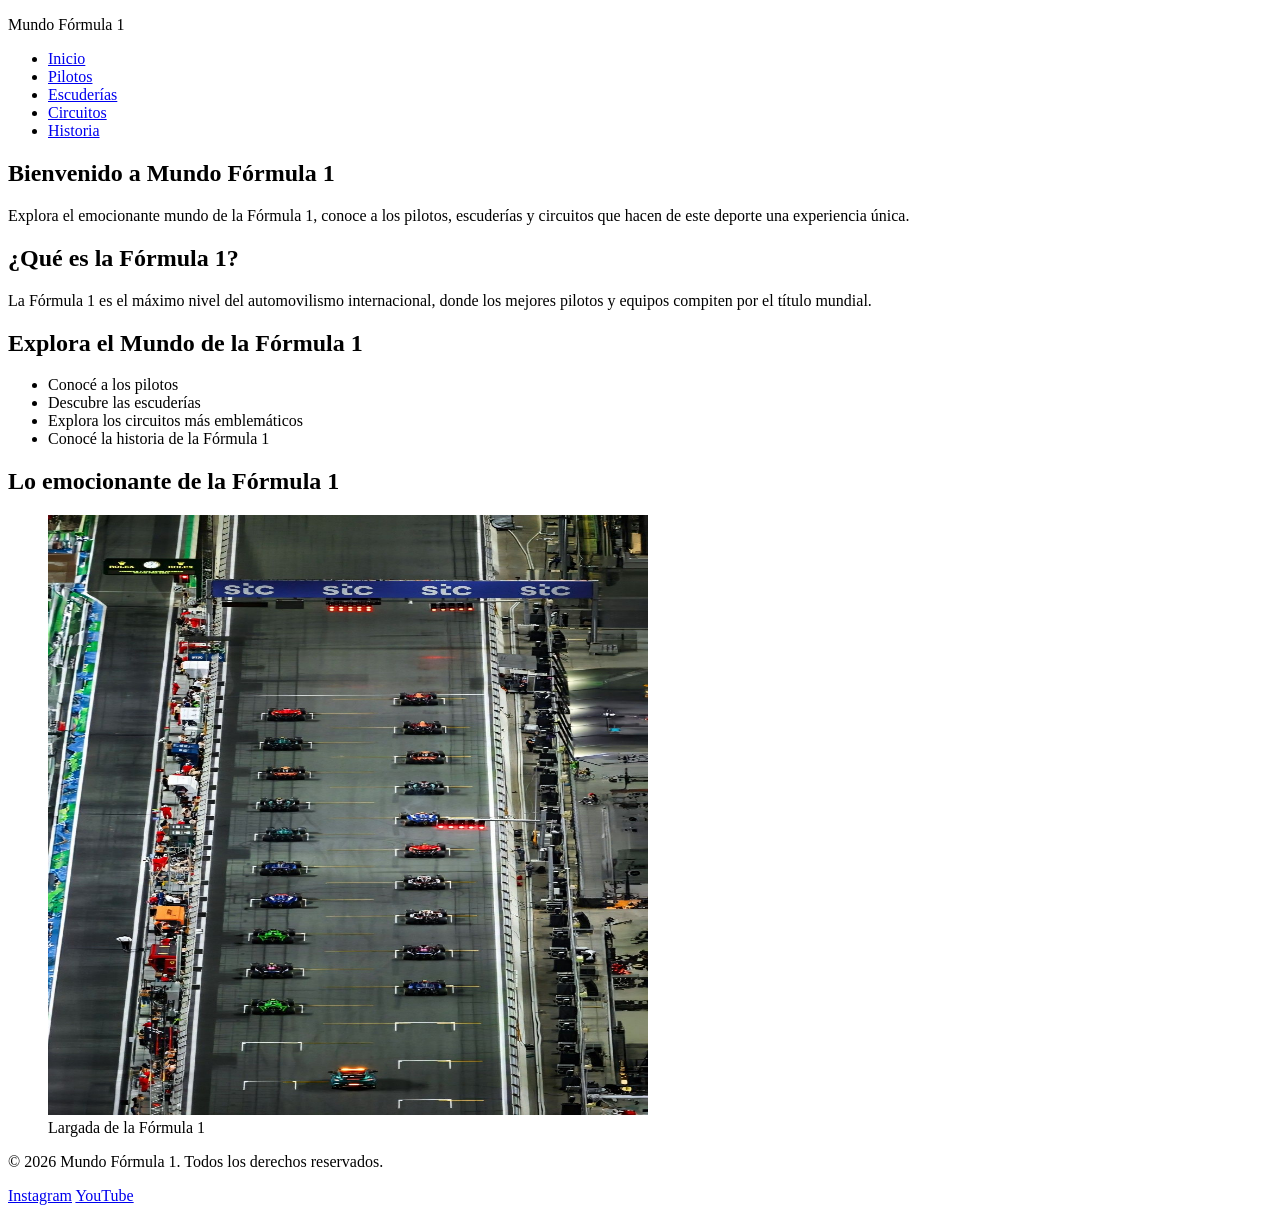
==== index.html @ 00da7138 "Add files via upload" ====
<!DOCTYPE html>
<html lang="es">
<head>
    <meta charset="UTF-8">
    <meta name="viewport" content="width=device-width, initial-scale=1.0">
    <title>Mundo Fórmula 1</title>
</head>
<body>
    <header>
        
        <p>Mundo Fórmula 1</p>
        
        <nav>
            <ul>
                <li><a href="index.html">Inicio</a></li>
                <li><a href="pages/pilotos.html">Pilotos</a></li>
                <li><a href="pages/escuderias.html">Escuderías</a></li>
                <li><a href="pages/circuitos.html">Circuitos</a></li>
                <li><a href="pages/historia.html">Historia</a></li>
            </ul>
        </nav>

    </header>

    <main>
        <section>

            <h1>Bienvenido a Mundo Fórmula 1</h1>
            <p>Explora el emocionante mundo de la Fórmula 1, conoce a los pilotos, escuderías y circuitos que hacen de este deporte una experiencia única.</p>

        </section>

        <section>

            <h2>¿Qué es la Fórmula 1?</h2>
            
            <article>

                <p>La Fórmula 1 es el máximo nivel del automovilismo internacional, donde los mejores pilotos y equipos compiten por el título mundial.</p>
            
            </article>
        
        </section>

        <section>

            <h2>Explora el Mundo de la Fórmula 1</h2>

            <ul>

                <li>Conocé a los pilotos</li>
                <li>Descubre las escuderías</li>
                <li>Explora los circuitos más emblemáticos</li>
                <li>Conocé la historia de la Fórmula 1</li> 

            </ul>
       
        </section>

        <section>
          
            <h2>Lo emocionante de la Fórmula 1</h2>

            <figure>

                <img src="imgF1/largadas.jpg" alt="Largada de la Fórmula 1" width="600" height="600">
                <figcaption>Largada de la Fórmula 1</figcaption>
           
            </figure>
        
        </section>


    </main>

    <footer>

        <p>&copy; 2026 Mundo Fórmula 1. Todos los derechos reservados.</p>

        <p>
            <a href="#">Instagram</a>
            <a href="#">YouTube</a>

        </p>

    </footer>
</body>

</html>
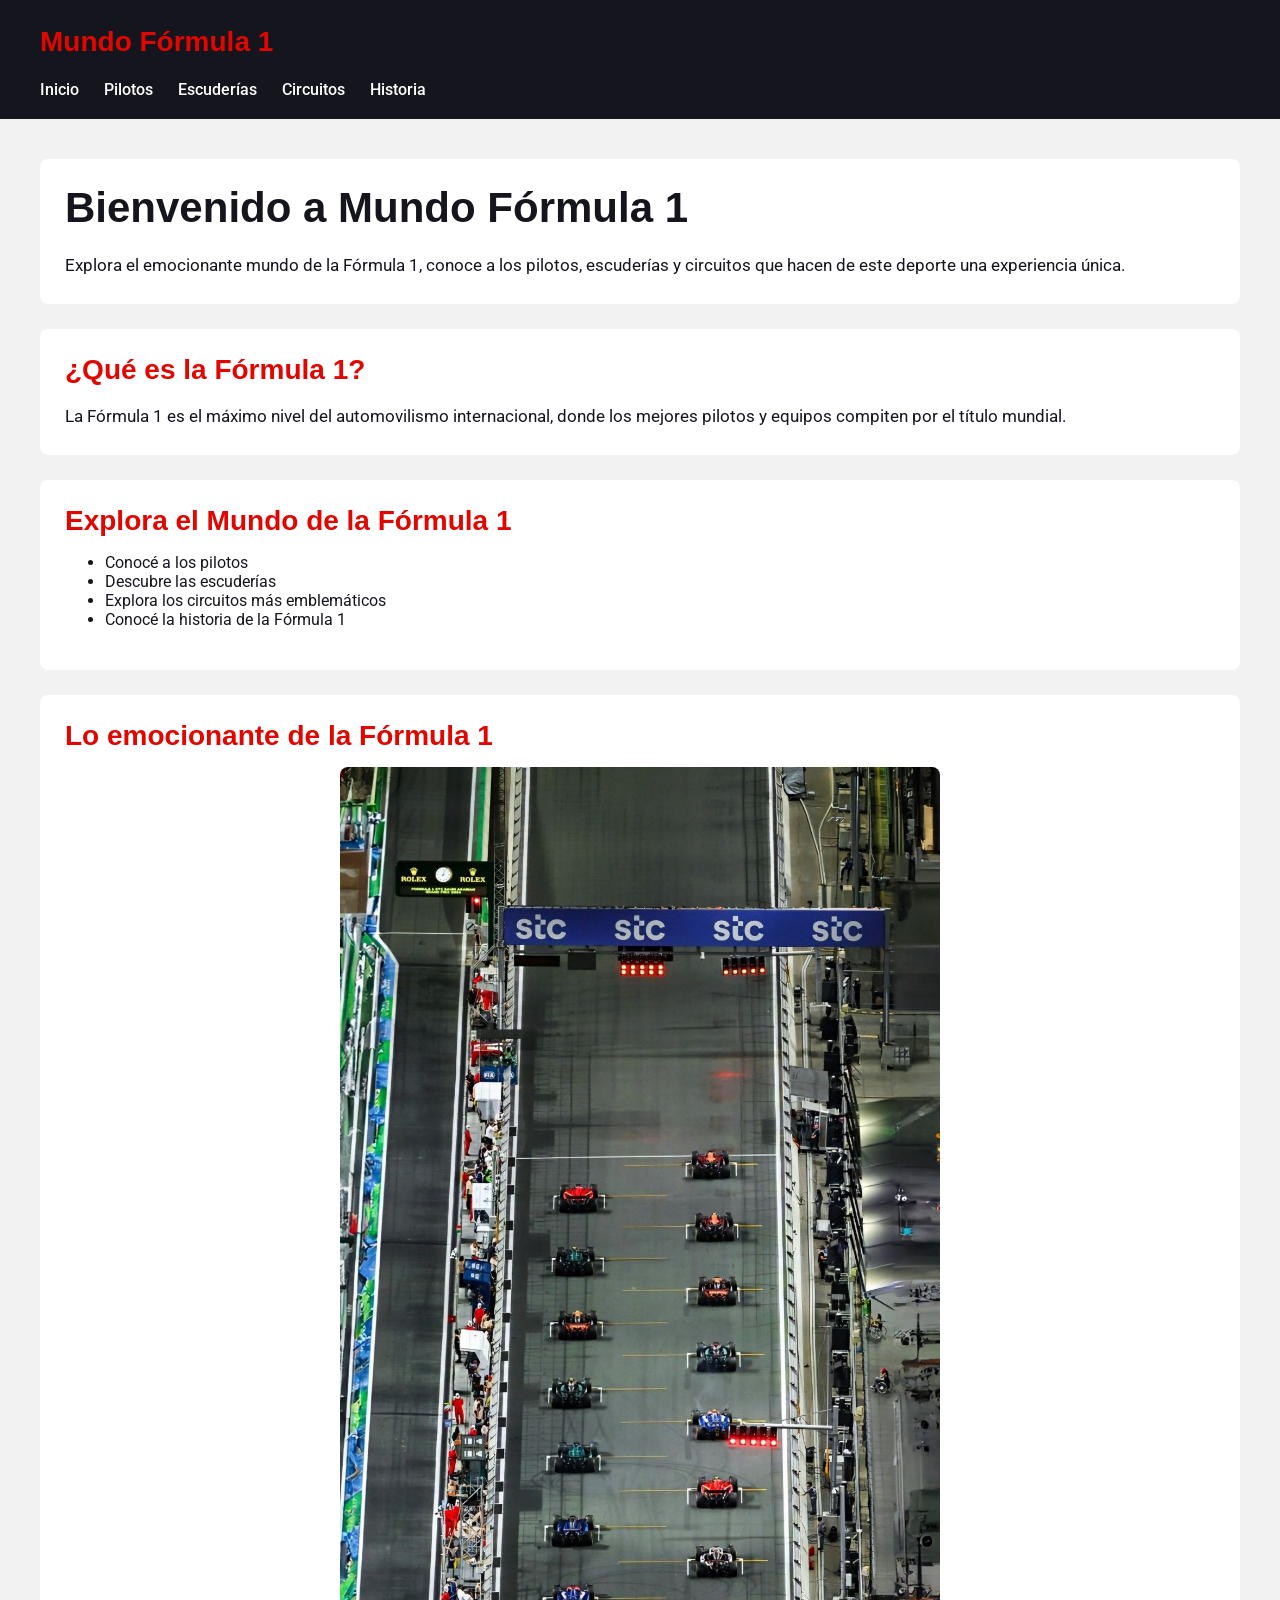
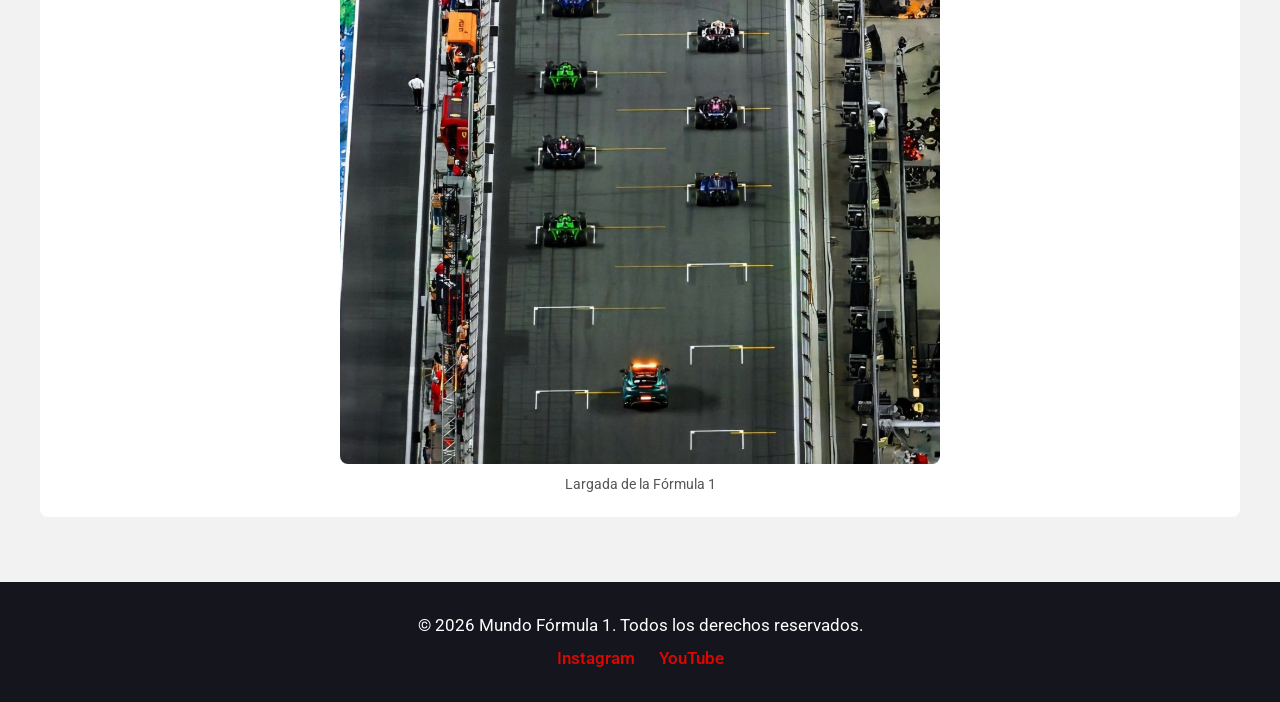
==== commit b750f399: "Agrega estilos generales, tipografía y paleta de colores" ====
--- a/index.html
+++ b/index.html
@@ -4,6 +4,7 @@
     <meta charset="UTF-8">
     <meta name="viewport" content="width=device-width, initial-scale=1.0">
     <title>Mundo Fórmula 1</title>
+    <link rel="stylesheet" href="styles/styles.css">
 </head>
 <body>
     <header>
--- a/styles/styles.css
+++ b/styles/styles.css
@@ -0,0 +1,119 @@
+@import url('https://fonts.googleapis.com/css2?family=Roboto:wght@400;700&display=swap');
+
+body{
+    margin: 0;
+    background-color: #f2f2f2;
+    color: #15151E;
+    font-family: 'Roboto', sans-serif;
+}
+
+header{
+    background-color: #15151E;
+    color: #FFFFFF;
+    padding: 20px 40px;
+}
+
+nav ul{
+    list-style: none;
+    margin: 0;
+    padding: 0;
+    display: flex;
+    gap: 25px;
+}
+
+nav a {
+    color: #FFFFFF;
+    text-decoration: none;
+    font-weight: 500;
+}
+
+nav a :hover {
+    color: #E10600;
+}   
+
+header > p {
+    margin: 0 0 15px 0;
+    font-family: 'Roboto Condensed', sans-serif;
+    font-size: 28px;
+    font-weight: 700;
+    color: #E10600;
+}
+
+main {
+    padding: 40px;
+}
+h1{
+    font-family: 'Roboto Condensed', sans-serif;
+    font-size: 42px;
+    font-weight: 700;
+    margin-bottom: 20px;
+}
+h2{
+    font-family: 'Roboto Condensed', sans-serif;
+    font-size: 28px;
+    font-weight: 600;
+    color: #E10600;
+    margin-top: 35px;
+    margin-bottom: 15px;
+}
+h3{
+    font-family: 'Roboto Condensed', sans-serif;
+    font-size: 22px;
+    font-weight: 600;
+    margin-bottom: 8px;
+}
+p{
+    font-size: 17px;
+    line-height: 1.6;
+}
+
+section{
+    background-color: #FFFFFF;
+    padding: 25px;
+    margin-bottom: 25px;
+    border-radius: 8px;
+}
+
+section h1,
+section h2{
+    margin-top: 0;
+}       
+
+section p:last-child{
+    margin-bottom: 0;
+}
+
+figure{
+    margin: 0;
+    text-align: center;
+}
+
+figure img{
+    max-width: 100%;
+    height: auto;
+    border-radius: 8px;
+}
+
+figcaption{
+    margin-top: 8px;
+    font-size: 14px;
+    color: #555555;
+}
+
+footer{
+    background-color: #15151E;
+    color: #FFFFFF;
+    padding: 25px 40px;
+    text-align: center;
+}
+
+footer p{
+    margin: 5px 0;
+}
+
+footer a{
+    color: #E10600;
+    text-decoration: none;
+    font-weight: 500;
+    margin: 0 10px;
+}
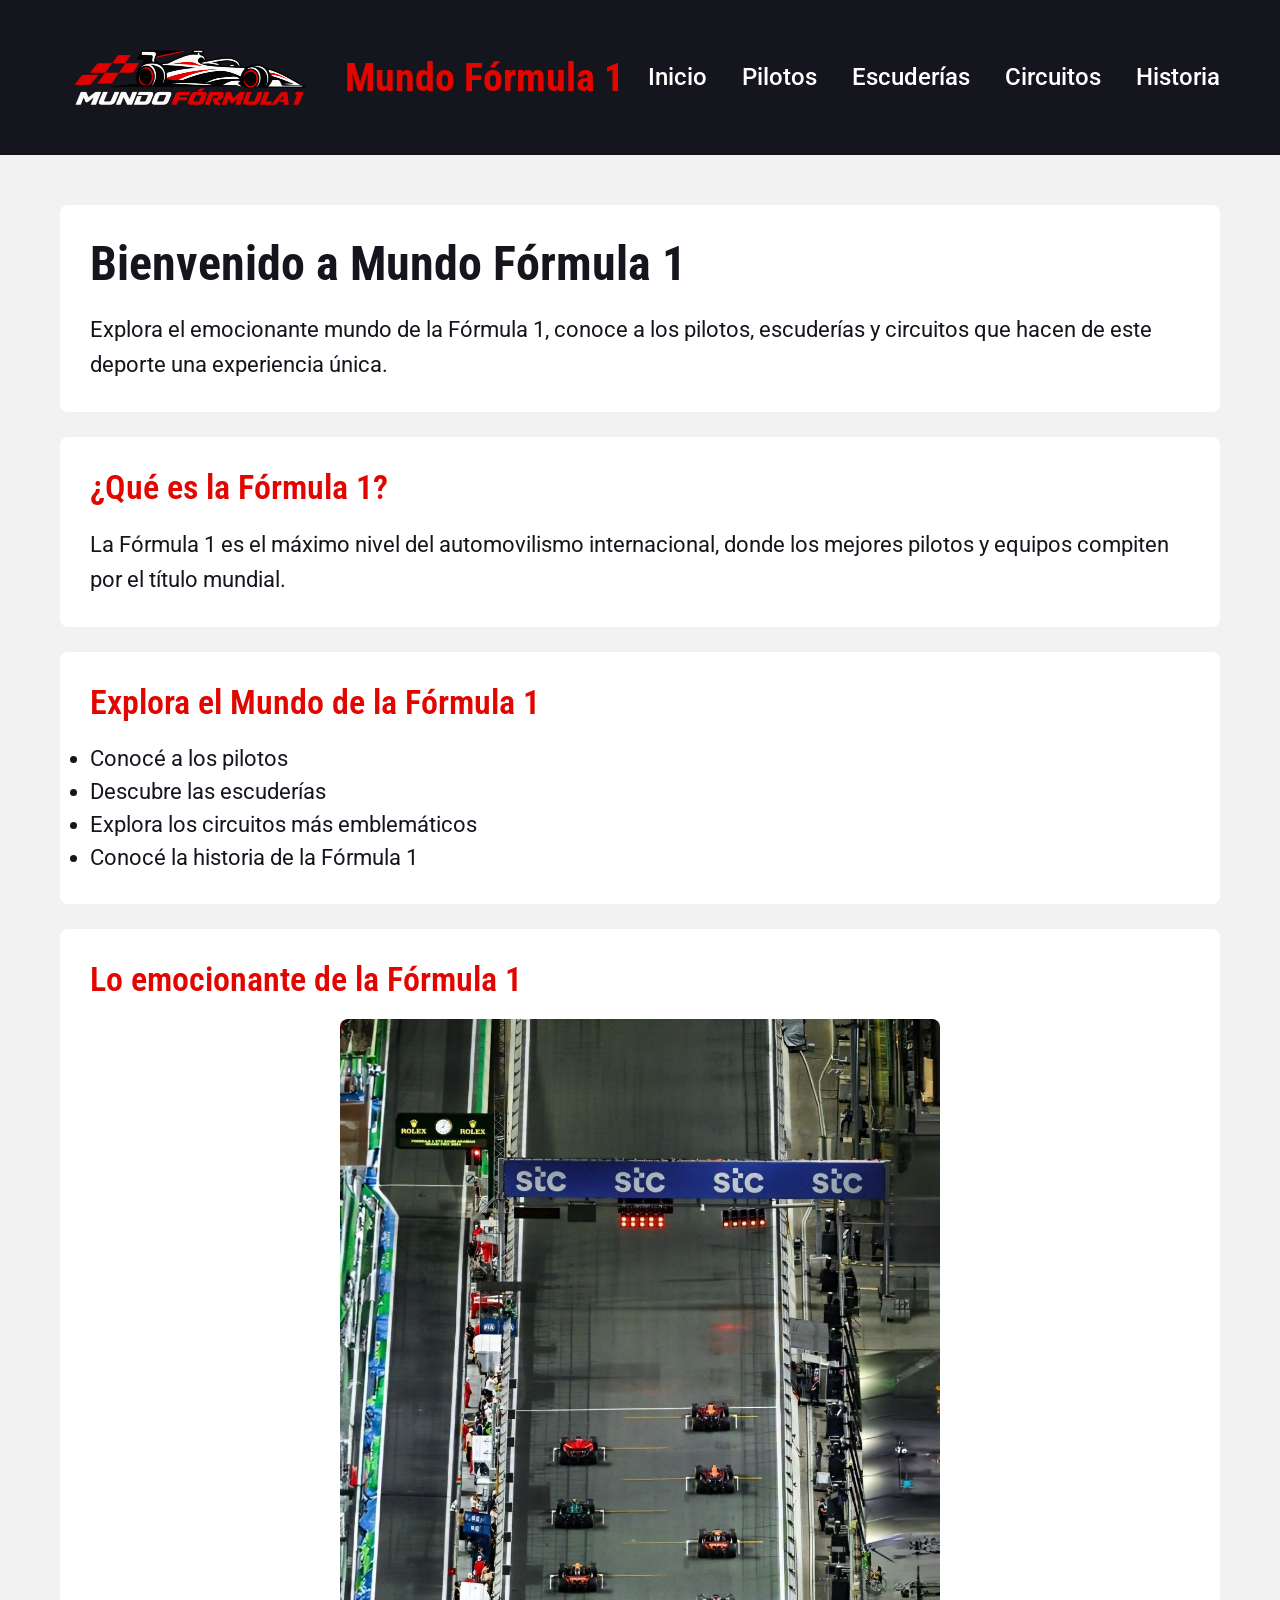
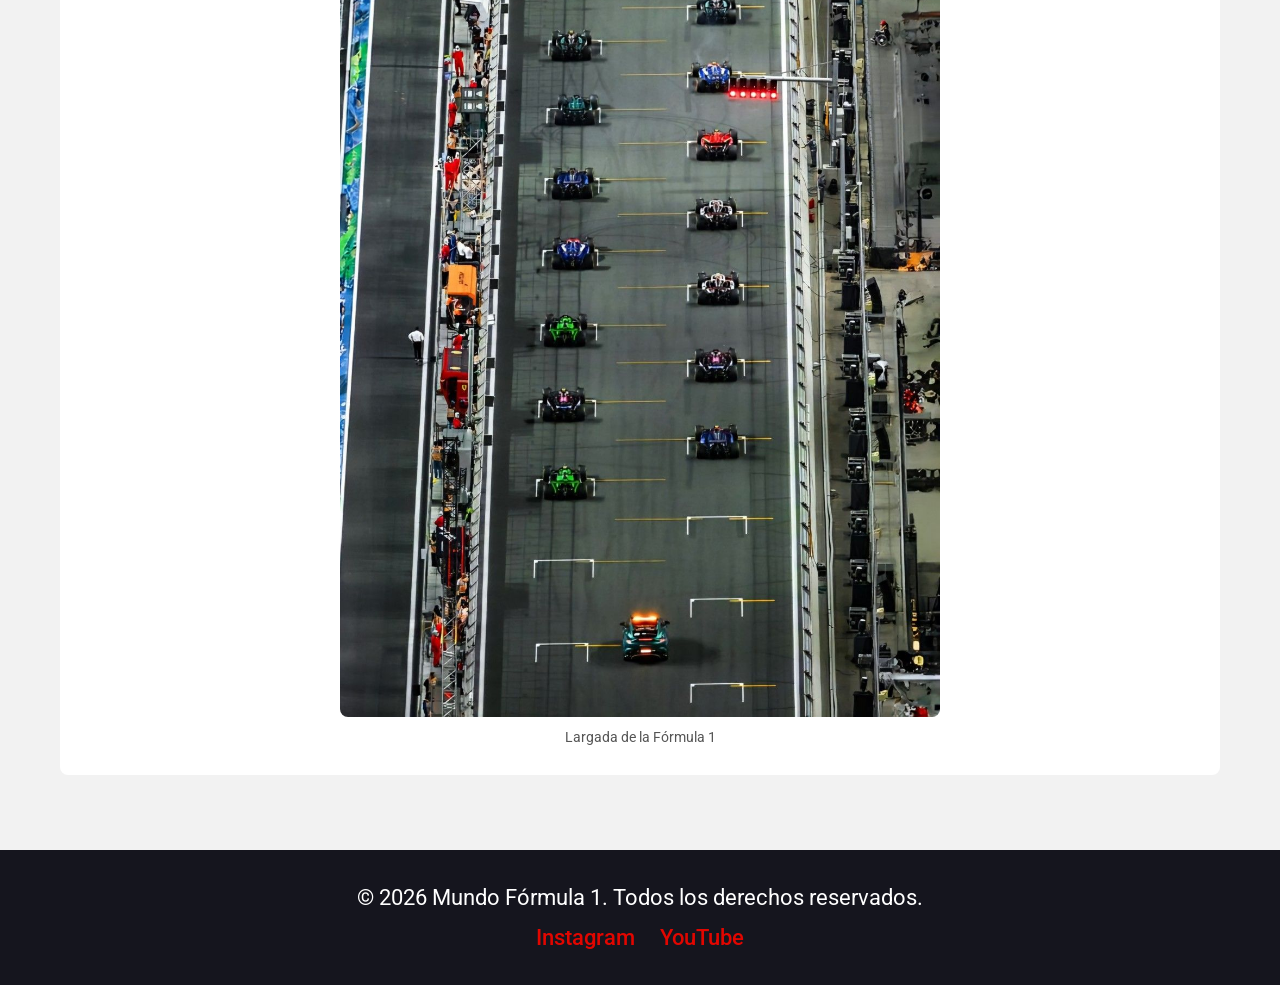
==== commit 9c6a69b1: "Add files via upload aplica Flexbox, Box Model y diseño responsive." ====
--- a/index.html
+++ b/index.html
@@ -9,7 +9,8 @@
 <body>
     <header>
         
-        <p>Mundo Fórmula 1</p>
+        <img class="logo" src="imgF1/logos.png.png" alt="Logo de Mundo Fórmula 1" width="100" height="100">
+        <h1 class="nombre-sitio">Mundo Fórmula 1</h1>
         
         <nav>
             <ul>
--- a/styles/styles.css
+++ b/styles/styles.css
@@ -1,5 +1,13 @@
-@import url('https://fonts.googleapis.com/css2?family=Roboto:wght@400;700&display=swap');
+@import url('https://fonts.googleapis.com/css2?family=Roboto:wght@400;500;700&family=Roboto+Condensed:wght@600;700&display=swap');
 
+
+/* Reset */
+*{
+    margin: 0;
+    padding: 0;
+}
+
+/* ESTILOS GENERALES*/
 body{
     margin: 0;
     background-color: #f2f2f2;
@@ -7,71 +15,79 @@
     font-family: 'Roboto', sans-serif;
 }
 
+/*HEADER Y NAV*/
 header{
     background-color: #15151E;
     color: #FFFFFF;
-    padding: 20px 40px;
+    padding: 30px 60px;
+    display: flex;
+    justify-content: space-between;
+    align-items: center;
 }
 
 nav ul{
     list-style: none;
-    margin: 0;
-    padding: 0;
     display: flex;
-    gap: 25px;
+    align-items: center;
+    gap: 35px;
 }
 
 nav a {
     color: #FFFFFF;
     text-decoration: none;
     font-weight: 500;
+    font-size: 24px;
 }
 
 nav a :hover {
     color: #E10600;
 }   
 
-header > p {
-    margin: 0 0 15px 0;
+.nombre-sitio {
+    margin: 0;
     font-family: 'Roboto Condensed', sans-serif;
-    font-size: 28px;
+    font-size: 40px;
     font-weight: 700;
     color: #E10600;
 }
 
+/*SECCIONES*/
 main {
-    padding: 40px;
+    padding: 50px 60px;
 }
 h1{
     font-family: 'Roboto Condensed', sans-serif;
-    font-size: 42px;
+    font-size: 48px;
     font-weight: 700;
-    margin-bottom: 20px;
 }
 h2{
     font-family: 'Roboto Condensed', sans-serif;
-    font-size: 28px;
+    font-size: 34px;
     font-weight: 600;
     color: #E10600;
-    margin-top: 35px;
-    margin-bottom: 15px;
 }
 h3{
     font-family: 'Roboto Condensed', sans-serif;
-    font-size: 22px;
+    font-size: 26px;
     font-weight: 600;
-    margin-bottom: 8px;
 }
 p{
-    font-size: 17px;
+    font-size: 22px;
     line-height: 1.6;
+}
+li{
+    font-size: 22px;
+    line-height: 1.5;
 }
 
 section{
     background-color: #FFFFFF;
-    padding: 25px;
+    padding: 30px;
     margin-bottom: 25px;
     border-radius: 8px;
+    display: flex;
+    flex-direction: column;
+    gap: 20px;
 }
 
 section h1,
@@ -79,10 +95,11 @@
     margin-top: 0;
 }       
 
-section p:last-child{
+section p:last-child {
     margin-bottom: 0;
 }
 
+/*IMAGENES*/
 figure{
     margin: 0;
     text-align: center;
@@ -100,6 +117,8 @@
     color: #555555;
 }
 
+/*FOOTER*/
+
 footer{
     background-color: #15151E;
     color: #FFFFFF;
@@ -116,4 +135,53 @@
     text-decoration: none;
     font-weight: 500;
     margin: 0 10px;
+}
+
+.logo {
+    width: 260px;
+    height: auto;
+    display: block;
+}
+
+/* RESPONSIVE */
+
+@media (max-width: 768px) {
+
+    header {
+        flex-direction: column;
+        gap: 20px;
+        padding: 25px 20px;
+    }
+
+    nav ul {
+        flex-wrap: wrap;
+        justify-content: center;
+        gap: 20px;
+    }
+
+    main {
+        padding: 25px 15px;
+    }
+
+    h1 {
+        font-size: 38px;
+    }
+
+    h2 {
+        font-size: 28px;
+    }
+
+    p,
+    li {
+        font-size: 18px;
+    }
+
+    section {
+        padding: 20px;
+    }
+
+    figure img {
+        max-width: 100%;
+        height: auto;
+    }
 }
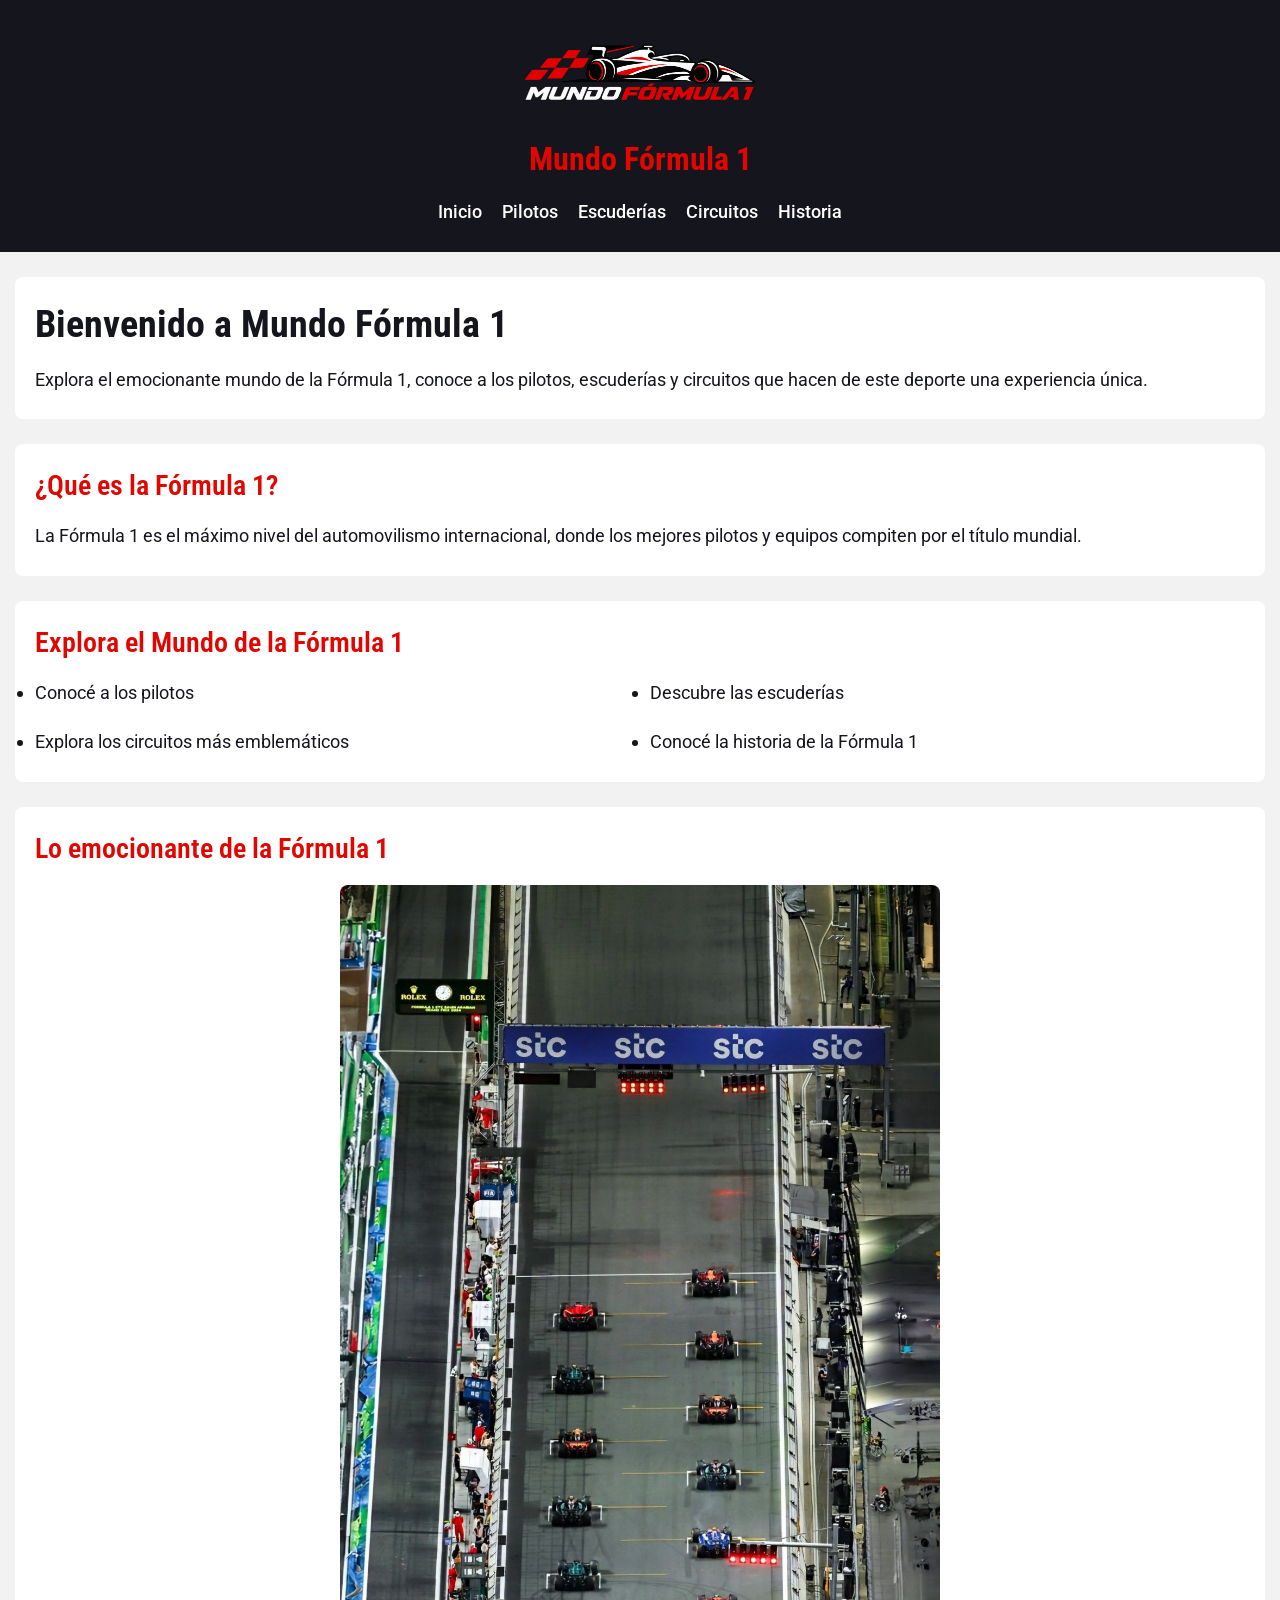
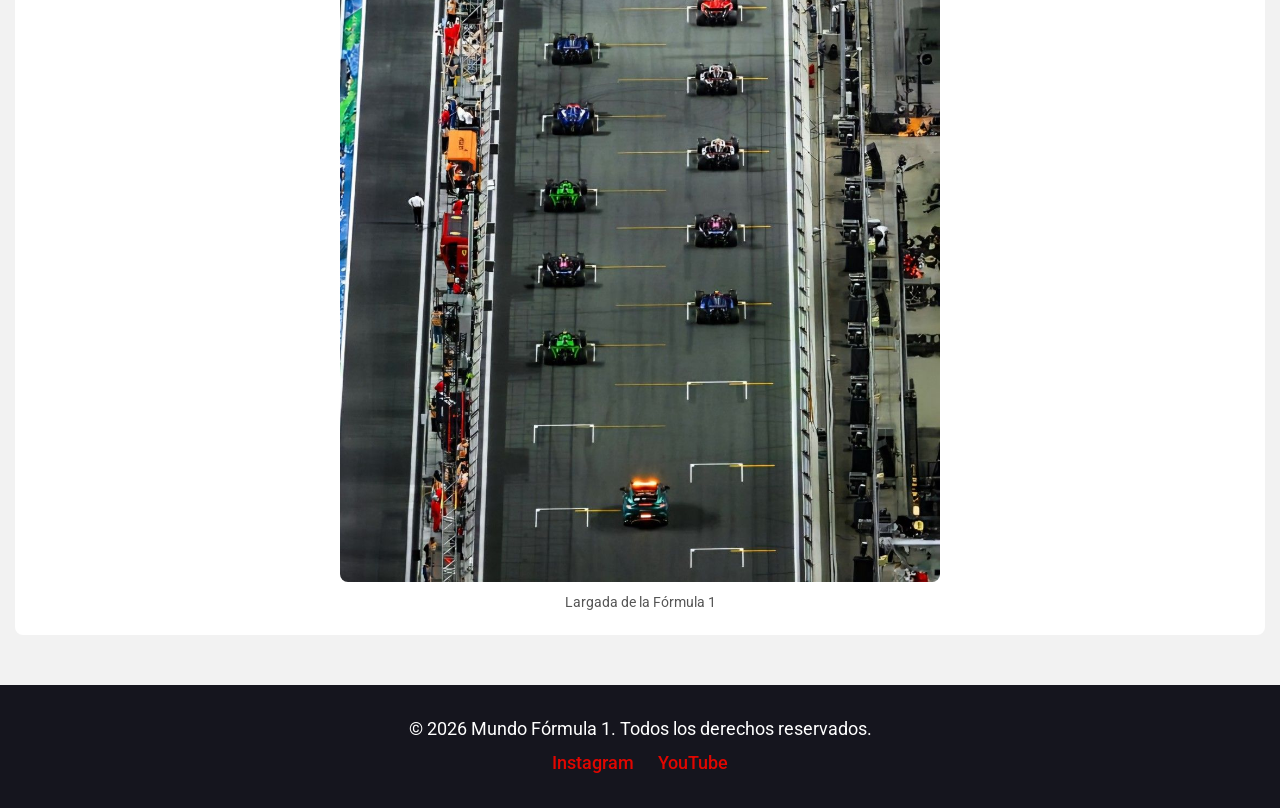
==== commit 80f55e1a: "Agrega CSS Grid y diseño responsive mobile-first" ====
--- a/index.html
+++ b/index.html
@@ -44,16 +44,16 @@
         
         </section>
 
-        <section>
+        <section class="seccion-explora">
 
             <h2>Explora el Mundo de la Fórmula 1</h2>
 
-            <ul>
+            <ul class="grid-explora">
 
-                <li>Conocé a los pilotos</li>
-                <li>Descubre las escuderías</li>
-                <li>Explora los circuitos más emblemáticos</li>
-                <li>Conocé la historia de la Fórmula 1</li> 
+                <li class="area-pilotos">Conocé a los pilotos</li>
+                <li class="area-escuderias">Descubre las escuderías</li>
+                <li class="area-circuitos">Explora los circuitos más emblemáticos</li>
+                <li class="area-historia">Conocé la historia de la Fórmula 1</li> 
 
             </ul>
        
--- a/styles/styles.css
+++ b/styles/styles.css
@@ -19,24 +19,27 @@
 header{
     background-color: #15151E;
     color: #FFFFFF;
-    padding: 30px 60px;
+    padding: 25px 20px;
     display: flex;
-    justify-content: space-between;
+    flex-direction: column;
+    gap: 20px;
     align-items: center;
 }
 
 nav ul{
     list-style: none;
     display: flex;
+    flex-wrap: wrap;
+    justify-content: center;
     align-items: center;
-    gap: 35px;
+    gap: 20px;
 }
 
 nav a {
     color: #FFFFFF;
     text-decoration: none;
     font-weight: 500;
-    font-size: 24px;
+    font-size: 18px;
 }
 
 nav a :hover {
@@ -46,23 +49,23 @@
 .nombre-sitio {
     margin: 0;
     font-family: 'Roboto Condensed', sans-serif;
-    font-size: 40px;
+    font-size: 32px;
     font-weight: 700;
     color: #E10600;
 }
 
 /*SECCIONES*/
 main {
-    padding: 50px 60px;
+    padding: 25px 15px;
 }
 h1{
     font-family: 'Roboto Condensed', sans-serif;
-    font-size: 48px;
+    font-size: 38px;
     font-weight: 700;
 }
 h2{
     font-family: 'Roboto Condensed', sans-serif;
-    font-size: 34px;
+    font-size: 28px;
     font-weight: 600;
     color: #E10600;
 }
@@ -71,18 +74,15 @@
     font-size: 26px;
     font-weight: 600;
 }
-p{
-    font-size: 22px;
+p,
+li{
+    font-size: 18px;
     line-height: 1.6;
-}
-li{
-    font-size: 22px;
-    line-height: 1.5;
 }
 
 section{
     background-color: #FFFFFF;
-    padding: 30px;
+    padding: 25px 20px;
     margin-bottom: 25px;
     border-radius: 8px;
     display: flex;
@@ -143,45 +143,79 @@
     display: block;
 }
 
-/* RESPONSIVE */
-
-@media (max-width: 768px) {
-
-    header {
-        flex-direction: column;
-        gap: 20px;
-        padding: 25px 20px;
+.grid-explora {
+display: grid;
+grid-template-columns:1fr;
+grid-template-areas:
+    "pilotos"
+    "escuderias"
+    "circuitos"
+    "historia";
+gap: 20px;
+
+}
+
+.area-pilotos {
+    grid-area: pilotos;
+}
+.area-escuderias {
+    grid-area: escuderias;
+}
+.area-circuitos {
+    grid-area: circuitos;
+}
+.area-historia {
+    grid-area: historia;
+}
+
+/*GRID PILOTOS*/
+.grid-pilotos {
+   display: grid;
+   grid-template-columns: 1fr;
+   grid-template-areas:
+        "titulo"
+        "hamilton"
+        "verstappen"
+        "alonso"
+        "colapinto";
+   gap: 20px;
+}
+
+.grid-pilotos h2 {
+    grid-area: titulo;
+}
+
+.hamilton {
+    grid-area: hamilton;
+}
+
+.verstappen {
+    grid-area: verstappen;
+}
+
+.alonso {
+    grid-area: alonso;
+}
+
+.colapinto {
+    grid-area: colapinto;
+}
+
+/*DESKTOP*/
+@media (min-width: 1024px) {
+    .grid-explora {
+        grid-template-columns: 1fr 1fr;
+        grid-template-areas:
+            "pilotos escuderias"
+            "circuitos historia";
     }
 
-    nav ul {
-        flex-wrap: wrap;
-        justify-content: center;
-        gap: 20px;
+    .grid-pilotos {
+        grid-template-columns: 1fr 1fr;
+        grid-template-areas:
+            "titulo titulo"
+            "hamilton verstappen"
+            "alonso colapinto";
     }
-
-    main {
-        padding: 25px 15px;
-    }
-
-    h1 {
-        font-size: 38px;
-    }
-
-    h2 {
-        font-size: 28px;
-    }
-
-    p,
-    li {
-        font-size: 18px;
-    }
-
-    section {
-        padding: 20px;
-    }
-
-    figure img {
-        max-width: 100%;
-        height: auto;
-    }
-}+}
+
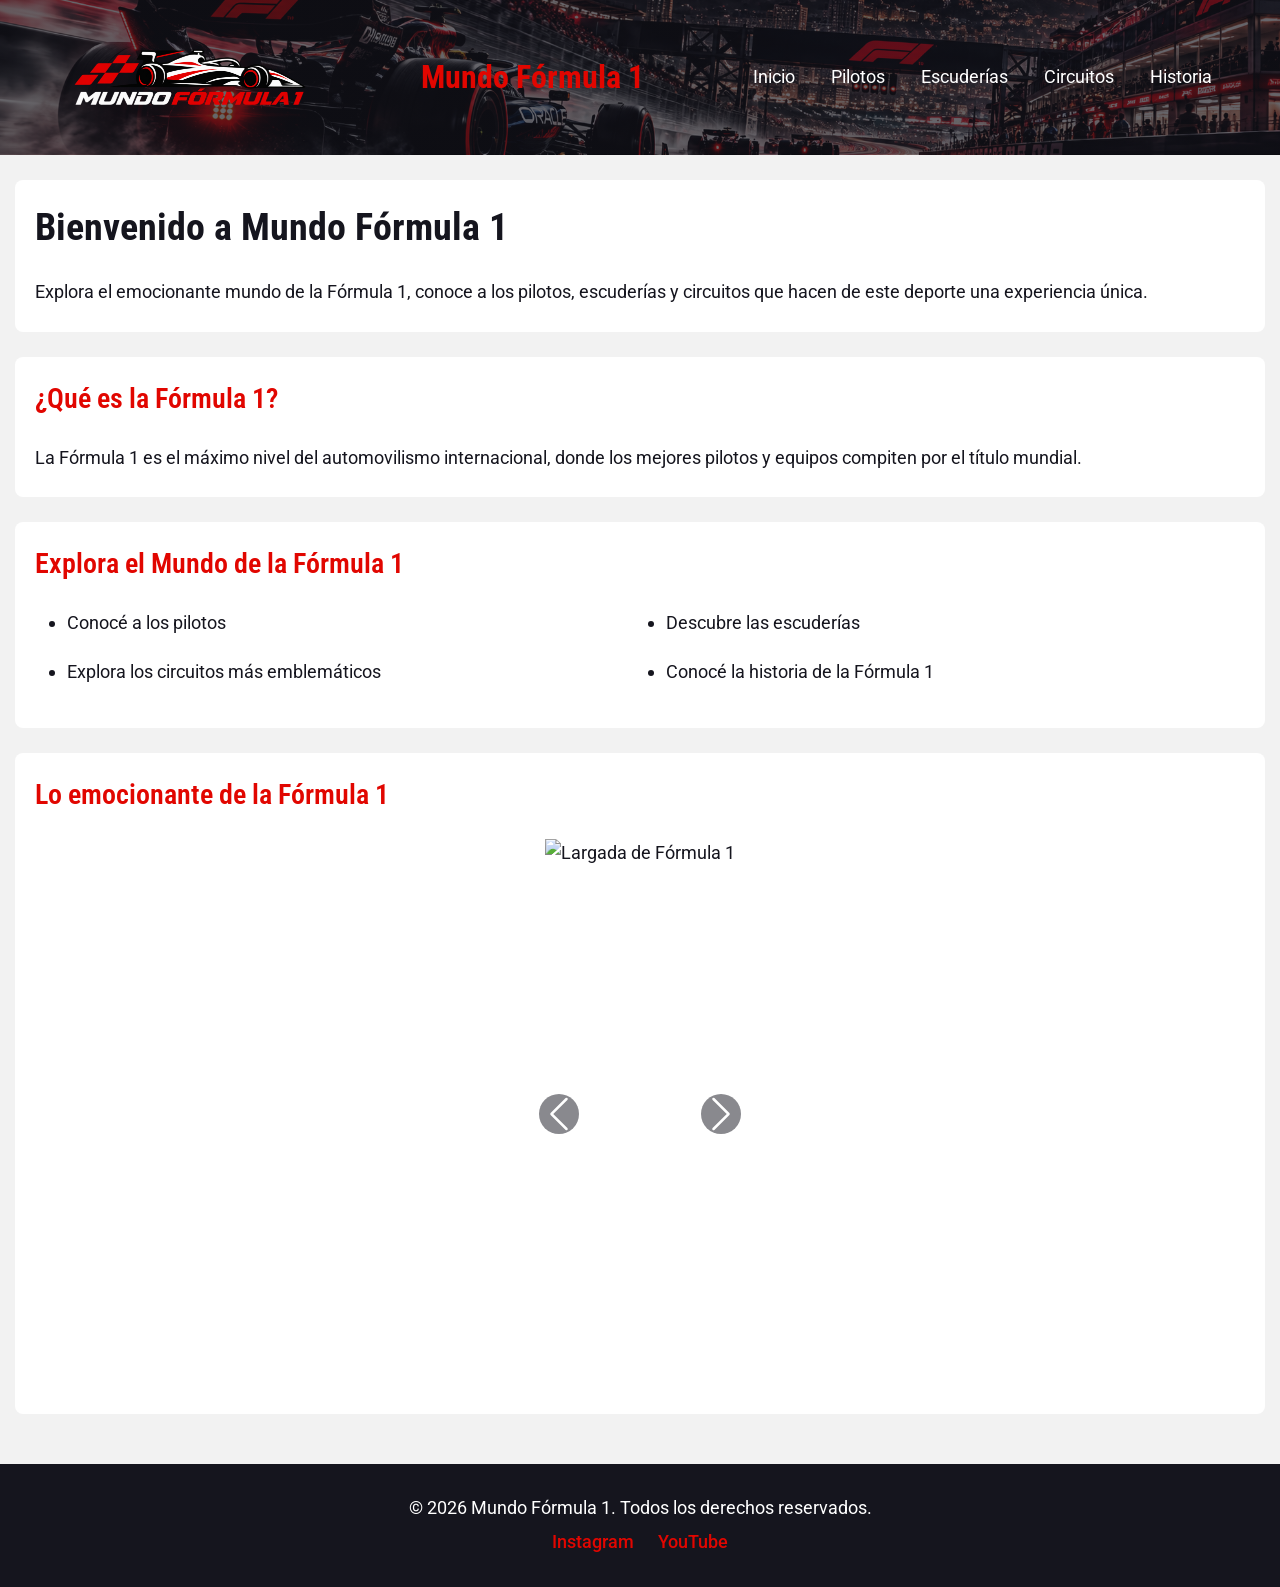
==== commit db16242a: "Pre-entrega 5 - Bootstrap y estados interactivos" ====
--- a/index.html
+++ b/index.html
@@ -4,6 +4,7 @@
     <meta charset="UTF-8">
     <meta name="viewport" content="width=device-width, initial-scale=1.0">
     <title>Mundo Fórmula 1</title>
+    <link href="https://cdn.jsdelivr.net/npm/bootstrap@5.3.8/dist/css/bootstrap.min.css" rel="stylesheet">
     <link rel="stylesheet" href="styles/styles.css">
 </head>
 <body>
@@ -12,14 +13,36 @@
         <img class="logo" src="imgF1/logos.png.png" alt="Logo de Mundo Fórmula 1" width="100" height="100">
         <h1 class="nombre-sitio">Mundo Fórmula 1</h1>
         
-        <nav>
-            <ul>
-                <li><a href="index.html">Inicio</a></li>
-                <li><a href="pages/pilotos.html">Pilotos</a></li>
-                <li><a href="pages/escuderias.html">Escuderías</a></li>
-                <li><a href="pages/circuitos.html">Circuitos</a></li>
-                <li><a href="pages/historia.html">Historia</a></li>
+        <nav class = "navbar navbar-expand-lg navbar-dark">
+            <button class="navbar-toggler" type="button"
+                data-bs-toggle="collapse"
+                data-bs-target="#menuF1"
+                aria-controls="menuF1"
+                aria-expanded="false"
+                aria-label="Abrir menú">
+
+                <span class="navbar-toggler-icon"></span>
+
+            </button>
+            <div class = "collapse navbar-collapse" id="menuF1">
+            <ul class="navbar-nav">
+                <li class="nav-item">
+                    <a class="nav-link" href="index.html">Inicio</a>
+                </li>
+                <li class="nav-item">
+                    <a class="nav-link" href="pages/pilotos.html">Pilotos</a>
+                </li>
+                <li class="nav-item">
+                    <a class="nav-link" href="pages/escuderias.html">Escuderías</a>
+                </li>
+                <li class="nav-item">
+                    <a class="nav-link" href="pages/circuitos.html">Circuitos</a>
+                </li>
+                <li class="nav-item">
+                    <a class="nav-link" href="pages/historia.html">Historia</a>
+                </li>
             </ul>
+            </div>
         </nav>
 
     </header>
@@ -59,16 +82,29 @@
        
         </section>
 
-        <section>
+        <section class="galeria">
           
             <h2>Lo emocionante de la Fórmula 1</h2>
+            <div id = "carouselF1" class = "carousel slide">
 
-            <figure>
+                <div class = "carousel-inner">
+                    <div class="carousel-item active">
+                        <img src="imgF1/largada.jpg" class="d-block w-100" alt="Largada de Fórmula 1">
+                    </div>
+                    <div class="carousel-item">
+                        <img src="imgF1/circuits.png" class="d-block w-100" alt="Circuito de Fórmula 1">
+                    </div>
+                </div>
+                <button class="carousel-control-prev" type="button" data-bs-target="#carouselF1" data-bs-slide="prev">
+                    <span class="carousel-control-prev-icon"></span>
+                </button>
 
-                <img src="imgF1/largadas.jpg" alt="Largada de la Fórmula 1" width="600" height="600">
-                <figcaption>Largada de la Fórmula 1</figcaption>
-           
-            </figure>
+                <button class="carousel-control-next" type="button" data-bs-target="#carouselF1" data-bs-slide="next">
+                    <span class="carousel-control-next-icon"></span>
+                </button>
+
+            </div>
+
         
         </section>
 
@@ -86,6 +122,8 @@
         </p>
 
     </footer>
+
+    <script src="https://cdn.jsdelivr.net/npm/bootstrap@5.3.8/dist/js/bootstrap.bundle.min.js"></script>
 </body>
 
 </html>
--- a/styles/styles.css
+++ b/styles/styles.css
@@ -8,13 +8,21 @@
 }
 
 /* ESTILOS GENERALES*/
-body{
+body {
     margin: 0;
     background-color: #f2f2f2;
     color: #15151E;
-    font-family: 'Roboto', sans-serif;
-}
-
+    font-family: 'Roboto', Arial, sans-serif;
+    font-size: 18px;
+    line-height: 1.6;
+}
+
+button,
+input,
+textarea,
+select {
+    font-family: inherit;
+}
 /*HEADER Y NAV*/
 header{
     background-color: #15151E;
@@ -24,6 +32,10 @@
     flex-direction: column;
     gap: 20px;
     align-items: center;
+    
+    background-image: linear-gradient(rgba(21, 21, 30, 0.65), rgba(21, 21, 30, 0.65)), url("../imgF1/fondo.png");
+    background-size: cover;
+    background-position: center;
 }
 
 nav ul{
@@ -38,13 +50,24 @@
 nav a {
     color: #FFFFFF;
     text-decoration: none;
-    font-weight: 500;
-    font-size: 18px;
-}
-
-nav a :hover {
+    font-weight: 700;
+    font-size: 20px;
+    transition: color 0.3s ease;
+}
+
+
+nav a:hover {
     color: #E10600;
 }   
+
+.navbar .nav-link:focus {
+    color: #E10600;
+    outline: 2px solid #E10600;
+}
+.navbar .nav-link:active {
+    color: #FFFFFF;
+    background-color: #E10600;
+}
 
 .nombre-sitio {
     margin: 0;
@@ -217,5 +240,53 @@
             "hamilton verstappen"
             "alonso colapinto";
     }
-}
-
+
+    header {
+    flex-direction: row;
+    justify-content: space-between;
+    align-items: center;
+    padding: 30px 60px;
+    
+    }
+}
+
+.carousel-control-prev-icon,
+.carousel-control-next-icon {
+    background-color: #15151E;
+    border-radius: 50%;
+    padding: 20px;
+}
+
+.carousel {
+    max-width: 1000px;
+    margin: 0 auto;
+}
+
+.carousel-item img {
+    width: 100%;
+    height: 550px;
+    object-fit: cover;
+}
+
+.carousel-control-prev,
+.carousel-control-next {
+    transition: opacity 0.3s ease;
+}
+
+.carousel-control-prev:hover,
+.carousel-control-next:hover {
+    opacity: 0.7;
+}
+
+.carousel-control-prev:focus,
+.carousel-control-next:focus {
+    outline: 2px solid #E10600;
+}
+
+.carousel-control-prev:active,
+.carousel-control-next:active {
+    opacity: 0.5;
+}
+.navbar .nav-link {
+    color: #FFFFFF;
+}
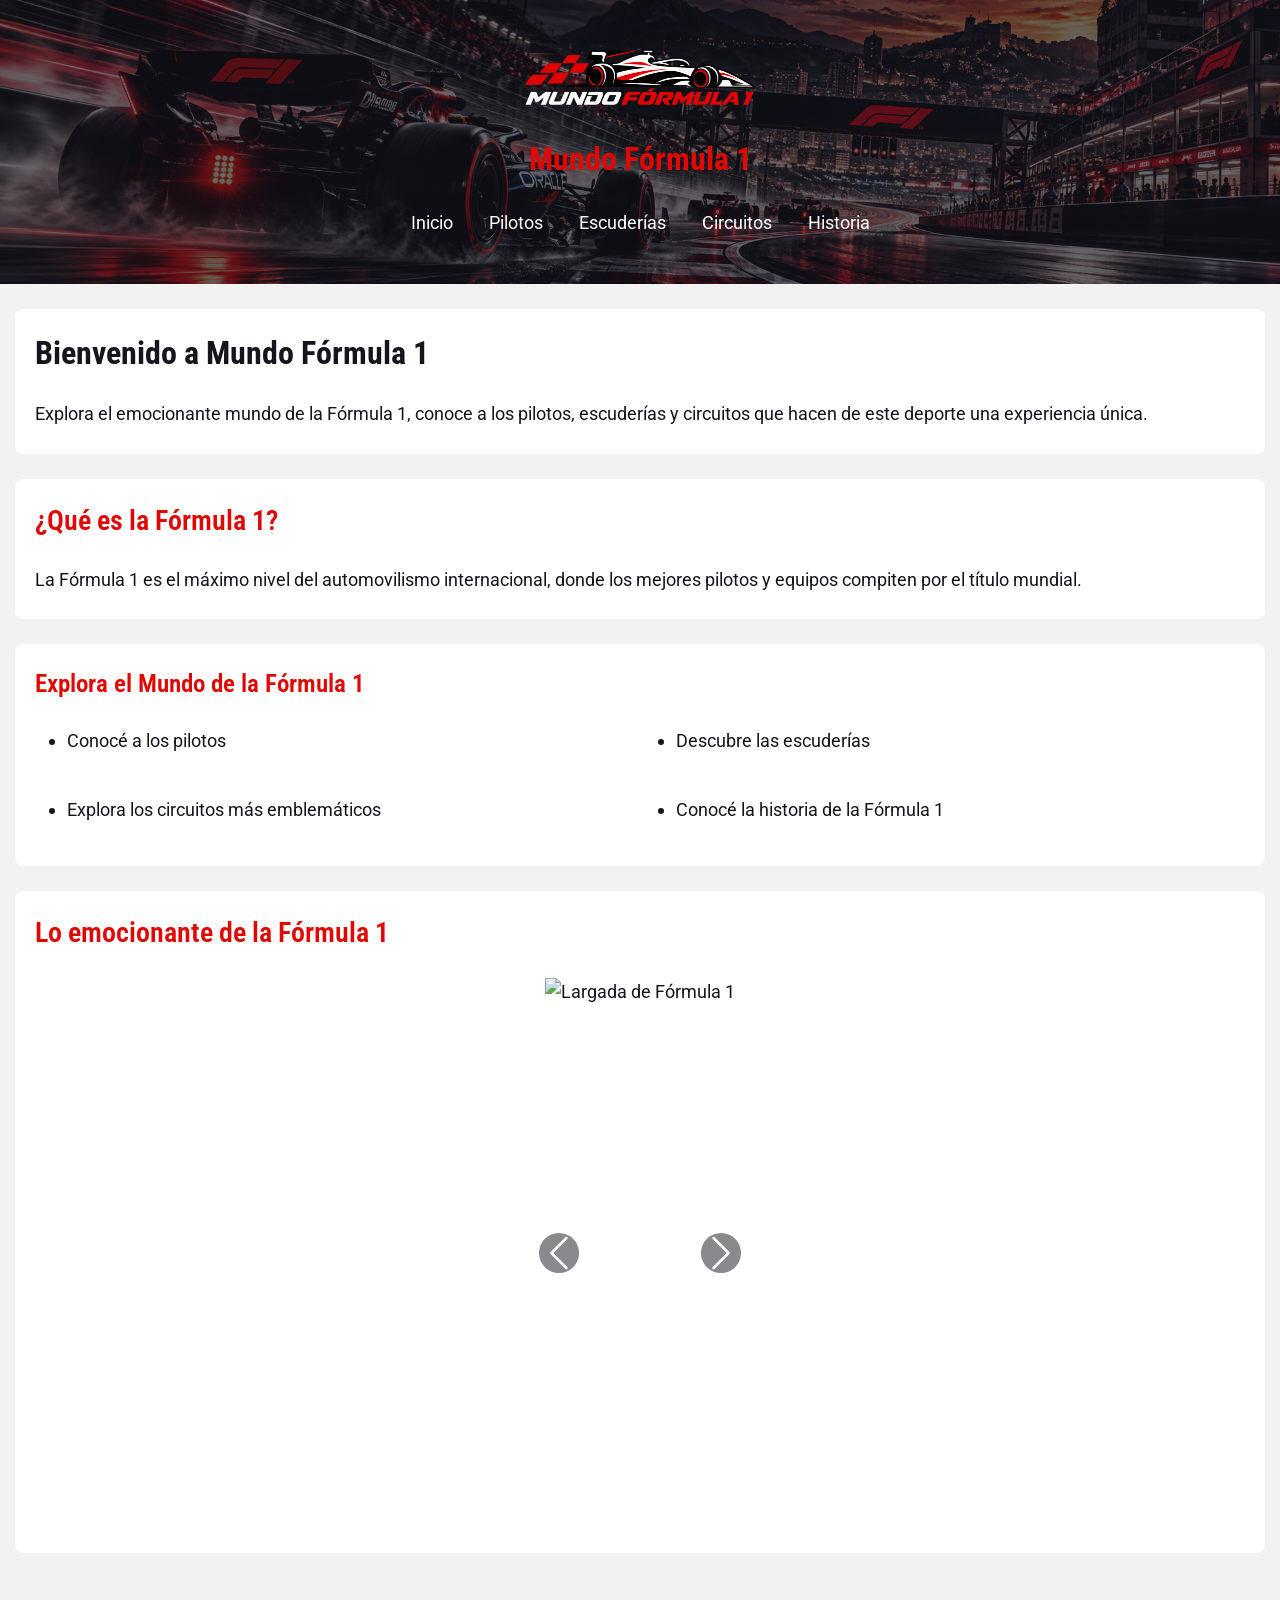
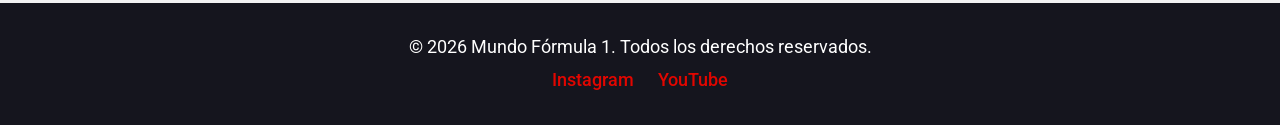
==== commit c50c3466: "TP8: animaciones y responsive" ====
--- a/index.html
+++ b/index.html
@@ -5,6 +5,7 @@
     <meta name="viewport" content="width=device-width, initial-scale=1.0">
     <title>Mundo Fórmula 1</title>
     <link href="https://cdn.jsdelivr.net/npm/bootstrap@5.3.8/dist/css/bootstrap.min.css" rel="stylesheet">
+    <link rel="stylesheet" href="https://cdnjs.cloudflare.com/ajax/libs/animate.css/4.1.1/animate.min.css">
     <link rel="stylesheet" href="styles/styles.css">
 </head>
 <body>
@@ -50,7 +51,7 @@
     <main>
         <section>
 
-            <h1>Bienvenido a Mundo Fórmula 1</h1>
+            <h1 class="animate__animated animate__fadeIn">Bienvenido a Mundo Fórmula 1</h1>
             <p>Explora el emocionante mundo de la Fórmula 1, conoce a los pilotos, escuderías y circuitos que hacen de este deporte una experiencia única.</p>
 
         </section>
--- a/styles/styles.css
+++ b/styles/styles.css
@@ -1,292 +1,319 @@
-@import url('https://fonts.googleapis.com/css2?family=Roboto:wght@400;500;700&family=Roboto+Condensed:wght@600;700&display=swap');
-
-
-/* Reset */
-*{
-    margin: 0;
-    padding: 0;
-}
-
-/* ESTILOS GENERALES*/
-body {
-    margin: 0;
-    background-color: #f2f2f2;
-    color: #15151E;
-    font-family: 'Roboto', Arial, sans-serif;
-    font-size: 18px;
-    line-height: 1.6;
-}
-
-button,
-input,
-textarea,
-select {
-    font-family: inherit;
-}
-/*HEADER Y NAV*/
-header{
-    background-color: #15151E;
-    color: #FFFFFF;
-    padding: 25px 20px;
-    display: flex;
-    flex-direction: column;
-    gap: 20px;
-    align-items: center;
-    
-    background-image: linear-gradient(rgba(21, 21, 30, 0.65), rgba(21, 21, 30, 0.65)), url("../imgF1/fondo.png");
-    background-size: cover;
-    background-position: center;
-}
-
-nav ul{
-    list-style: none;
-    display: flex;
-    flex-wrap: wrap;
-    justify-content: center;
-    align-items: center;
-    gap: 20px;
-}
-
-nav a {
-    color: #FFFFFF;
-    text-decoration: none;
-    font-weight: 700;
-    font-size: 20px;
-    transition: color 0.3s ease;
-}
-
-
-nav a:hover {
-    color: #E10600;
-}   
-
-.navbar .nav-link:focus {
-    color: #E10600;
-    outline: 2px solid #E10600;
-}
-.navbar .nav-link:active {
-    color: #FFFFFF;
-    background-color: #E10600;
-}
-
-.nombre-sitio {
-    margin: 0;
-    font-family: 'Roboto Condensed', sans-serif;
-    font-size: 32px;
-    font-weight: 700;
-    color: #E10600;
-}
-
-/*SECCIONES*/
-main {
-    padding: 25px 15px;
-}
-h1{
-    font-family: 'Roboto Condensed', sans-serif;
-    font-size: 38px;
-    font-weight: 700;
-}
-h2{
-    font-family: 'Roboto Condensed', sans-serif;
-    font-size: 28px;
-    font-weight: 600;
-    color: #E10600;
-}
-h3{
-    font-family: 'Roboto Condensed', sans-serif;
-    font-size: 26px;
-    font-weight: 600;
-}
-p,
-li{
-    font-size: 18px;
-    line-height: 1.6;
-}
-
-section{
-    background-color: #FFFFFF;
-    padding: 25px 20px;
-    margin-bottom: 25px;
-    border-radius: 8px;
-    display: flex;
-    flex-direction: column;
-    gap: 20px;
-}
-
-section h1,
-section h2{
-    margin-top: 0;
-}       
-
-section p:last-child {
-    margin-bottom: 0;
-}
-
-/*IMAGENES*/
-figure{
-    margin: 0;
-    text-align: center;
-}
-
-figure img{
-    max-width: 100%;
-    height: auto;
-    border-radius: 8px;
-}
-
-figcaption{
-    margin-top: 8px;
-    font-size: 14px;
-    color: #555555;
-}
-
-/*FOOTER*/
-
-footer{
-    background-color: #15151E;
-    color: #FFFFFF;
-    padding: 25px 40px;
-    text-align: center;
-}
-
-footer p{
-    margin: 5px 0;
-}
-
-footer a{
-    color: #E10600;
-    text-decoration: none;
-    font-weight: 500;
-    margin: 0 10px;
-}
-
-.logo {
-    width: 260px;
-    height: auto;
-    display: block;
-}
-
-.grid-explora {
-display: grid;
-grid-template-columns:1fr;
-grid-template-areas:
-    "pilotos"
-    "escuderias"
-    "circuitos"
-    "historia";
-gap: 20px;
-
-}
-
-.area-pilotos {
-    grid-area: pilotos;
-}
-.area-escuderias {
-    grid-area: escuderias;
-}
-.area-circuitos {
-    grid-area: circuitos;
-}
-.area-historia {
-    grid-area: historia;
-}
-
-/*GRID PILOTOS*/
-.grid-pilotos {
-   display: grid;
-   grid-template-columns: 1fr;
-   grid-template-areas:
-        "titulo"
-        "hamilton"
-        "verstappen"
-        "alonso"
-        "colapinto";
-   gap: 20px;
-}
-
-.grid-pilotos h2 {
-    grid-area: titulo;
-}
-
-.hamilton {
-    grid-area: hamilton;
-}
-
-.verstappen {
-    grid-area: verstappen;
-}
-
-.alonso {
-    grid-area: alonso;
-}
-
-.colapinto {
-    grid-area: colapinto;
-}
-
-/*DESKTOP*/
-@media (min-width: 1024px) {
-    .grid-explora {
-        grid-template-columns: 1fr 1fr;
-        grid-template-areas:
-            "pilotos escuderias"
-            "circuitos historia";
-    }
-
-    .grid-pilotos {
-        grid-template-columns: 1fr 1fr;
-        grid-template-areas:
-            "titulo titulo"
-            "hamilton verstappen"
-            "alonso colapinto";
-    }
-
-    header {
-    flex-direction: row;
-    justify-content: space-between;
-    align-items: center;
-    padding: 30px 60px;
-    
-    }
-}
-
-.carousel-control-prev-icon,
-.carousel-control-next-icon {
-    background-color: #15151E;
-    border-radius: 50%;
-    padding: 20px;
-}
-
-.carousel {
-    max-width: 1000px;
-    margin: 0 auto;
-}
-
-.carousel-item img {
-    width: 100%;
-    height: 550px;
-    object-fit: cover;
-}
-
-.carousel-control-prev,
-.carousel-control-next {
-    transition: opacity 0.3s ease;
-}
-
-.carousel-control-prev:hover,
-.carousel-control-next:hover {
-    opacity: 0.7;
-}
-
-.carousel-control-prev:focus,
-.carousel-control-next:focus {
-    outline: 2px solid #E10600;
-}
-
-.carousel-control-prev:active,
-.carousel-control-next:active {
-    opacity: 0.5;
-}
-.navbar .nav-link {
-    color: #FFFFFF;
-}+@import url("https://fonts.googleapis.com/css2?family=Roboto:wght@400;500;700&family=Roboto+Condensed:wght@600;700&display=swap");
+h1 {
+  font-family: "Roboto Condensed", sans-serif;
+  font-size: 32px;
+  font-weight: 700;
+}
+
+h2 {
+  font-family: "Roboto Condensed", sans-serif;
+  font-size: 28px;
+  font-weight: 600;
+  color: #E10600;
+}
+
+h3 {
+  font-family: "Roboto Condensed", sans-serif;
+  font-size: 26px;
+  font-weight: 600;
+}
+
+p,
+li {
+  font-size: 18px;
+  line-height: 1.6;
+}
+
+* {
+  margin: 0;
+  padding: 0;
+}
+
+body {
+  margin: 0;
+  background-color: #F2F2F2;
+  color: #15151E;
+  font-family: "Roboto", Arial, sans-serif;
+  font-size: 18px;
+  line-height: 1.6;
+}
+
+button,
+input,
+textarea,
+select {
+  font-family: inherit;
+}
+
+main {
+  padding: 25px 15px;
+}
+
+section {
+  background-color: #FFFFFF;
+  margin-bottom: 25px;
+  display: flex;
+  flex-direction: column;
+  gap: 20px;
+}
+section h1,
+section h2 {
+  margin-top: 0;
+}
+section p:last-child {
+  margin-bottom: 0;
+}
+
+figure {
+  margin: 0;
+  text-align: center;
+}
+figure img {
+  max-width: 100%;
+  height: auto;
+  border-radius: 8px;
+}
+
+figcaption {
+  margin-top: 8px;
+  font-size: 14px;
+  color: #555555;
+}
+
+section {
+  border-radius: 8px;
+  padding: 25px 20px;
+}
+
+header {
+  background-color: #15151E;
+  color: #FFFFFF;
+  padding: 25px 20px;
+  display: flex;
+  flex-direction: column;
+  gap: 20px;
+  align-items: center;
+  background-image: linear-gradient(rgba(21, 21, 30, 0.65), rgba(21, 21, 30, 0.65)), url("../imgF1/fondo.png");
+  background-size: cover;
+  background-position: center;
+}
+@media (min-width: 768px) {
+  header {
+    flex-direction: column;
+    align-items: center;
+    gap: 15px;
+  }
+}
+@media (min-width: 1024px) {
+  header {
+    flex-direction: column;
+    align-items: center;
+    padding: 30px 60px;
+  }
+}
+
+.nombre-sitio {
+  margin: 0;
+  font-family: "Roboto Condensed", sans-serif;
+  font-size: 32px;
+  font-weight: 700;
+  color: #E10600;
+}
+
+.logo {
+  width: 260px;
+  height: auto;
+  display: block;
+}
+
+footer {
+  background-color: #15151E;
+  color: #FFFFFF;
+  padding: 25px 40px;
+  text-align: center;
+}
+footer p {
+  margin: 5px 0;
+}
+footer a {
+  color: #E10600;
+  text-decoration: none;
+  font-weight: 500;
+  margin: 0 10px;
+}
+
+nav ul {
+  list-style: none;
+  display: flex;
+  flex-wrap: wrap;
+  justify-content: center;
+  align-items: center;
+  gap: 20px;
+}
+nav a {
+  color: #FFFFFF;
+  text-decoration: none;
+  font-weight: 700;
+  font-size: 20px;
+  transition: color 0.3s ease;
+}
+nav a:hover {
+  color: #E10600;
+}
+
+.navbar .nav-link {
+  color: #FFFFFF;
+}
+.navbar .nav-link:focus {
+  color: #E10600;
+  outline: 2px solid #E10600;
+}
+.navbar .nav-link:active {
+  color: #FFFFFF;
+  background-color: #E10600;
+}
+.navbar .nav-link {
+  transition: color 0.3s ease;
+}
+.navbar .nav-link:hover {
+  color: #E10600;
+}
+
+.grid-pilotos {
+  display: grid;
+  grid-template-columns: 1fr;
+  grid-template-areas: "titulo" "hamilton" "verstappen" "alonso" "colapinto";
+  gap: 20px;
+}
+.grid-pilotos h2 {
+  grid-area: titulo;
+}
+.grid-pilotos .card {
+  width: 100%;
+  border: none;
+  border-radius: 8px;
+}
+.grid-pilotos .card-body {
+  padding: 15px;
+}
+@media (min-width: 768px) {
+  .grid-pilotos {
+    grid-template-columns: 1fr 1fr;
+    grid-template-areas: "titulo titulo" "hamilton verstappen" "alonso colapinto";
+  }
+}
+@media (min-width: 1024px) {
+  .grid-pilotos {
+    grid-template-columns: 1fr 1fr;
+    grid-template-areas: "titulo titulo" "hamilton verstappen" "alonso colapinto";
+  }
+}
+
+.hamilton {
+  grid-area: hamilton;
+}
+
+.verstappen {
+  grid-area: verstappen;
+}
+
+.alonso {
+  grid-area: alonso;
+}
+
+.colapinto {
+  grid-area: colapinto;
+}
+
+.grid-escuderias {
+  display: grid;
+  grid-template-columns: 1fr;
+  gap: 20px;
+}
+@media (min-width: 768px) {
+  .grid-escuderias {
+    grid-template-columns: 1fr 1fr;
+  }
+}
+@media (min-width: 1024px) {
+  .grid-escuderias {
+    grid-template-columns: 1fr 1fr;
+  }
+}
+
+.grid-explora {
+  display: grid;
+  grid-template-columns: 1fr;
+  grid-template-areas: "pilotos" "escuderias" "circuitos" "historia";
+  gap: 20px;
+}
+@media (min-width: 768px) {
+  .grid-explora {
+    grid-template-columns: 1fr 1fr;
+    gap: 40px;
+    grid-template-areas: "pilotos escuderias" "circuitos historia";
+  }
+}
+@media (min-width: 1024px) {
+  .grid-explora {
+    grid-template-columns: 1fr 1fr;
+    grid-template-areas: "pilotos escuderias" "circuitos historia";
+  }
+}
+
+.area-pilotos {
+  grid-area: pilotos;
+}
+
+.area-escuderias {
+  grid-area: escuderias;
+}
+
+.area-circuitos {
+  grid-area: circuitos;
+}
+
+.area-historia {
+  grid-area: historia;
+}
+
+.seccion-explora h2 {
+  font-size: 25px;
+}
+
+.carousel {
+  max-width: 1000px;
+  margin: 0 auto;
+}
+
+.carousel-item img {
+  width: 100%;
+  height: 550px;
+  object-fit: cover;
+}
+
+.carousel-control-prev-icon,
+.carousel-control-next-icon {
+  background-color: #15151E;
+  border-radius: 50%;
+  padding: 20px;
+}
+
+.carousel-control-prev,
+.carousel-control-next {
+  transition: opacity 0.3s ease;
+}
+.carousel-control-prev:hover,
+.carousel-control-next:hover {
+  opacity: 0.7;
+}
+.carousel-control-prev:focus,
+.carousel-control-next:focus {
+  outline: 2px solid #E10600;
+}
+.carousel-control-prev:active,
+.carousel-control-next:active {
+  opacity: 0.5;
+}
+
+/*# sourceMappingURL=styles.css.map */
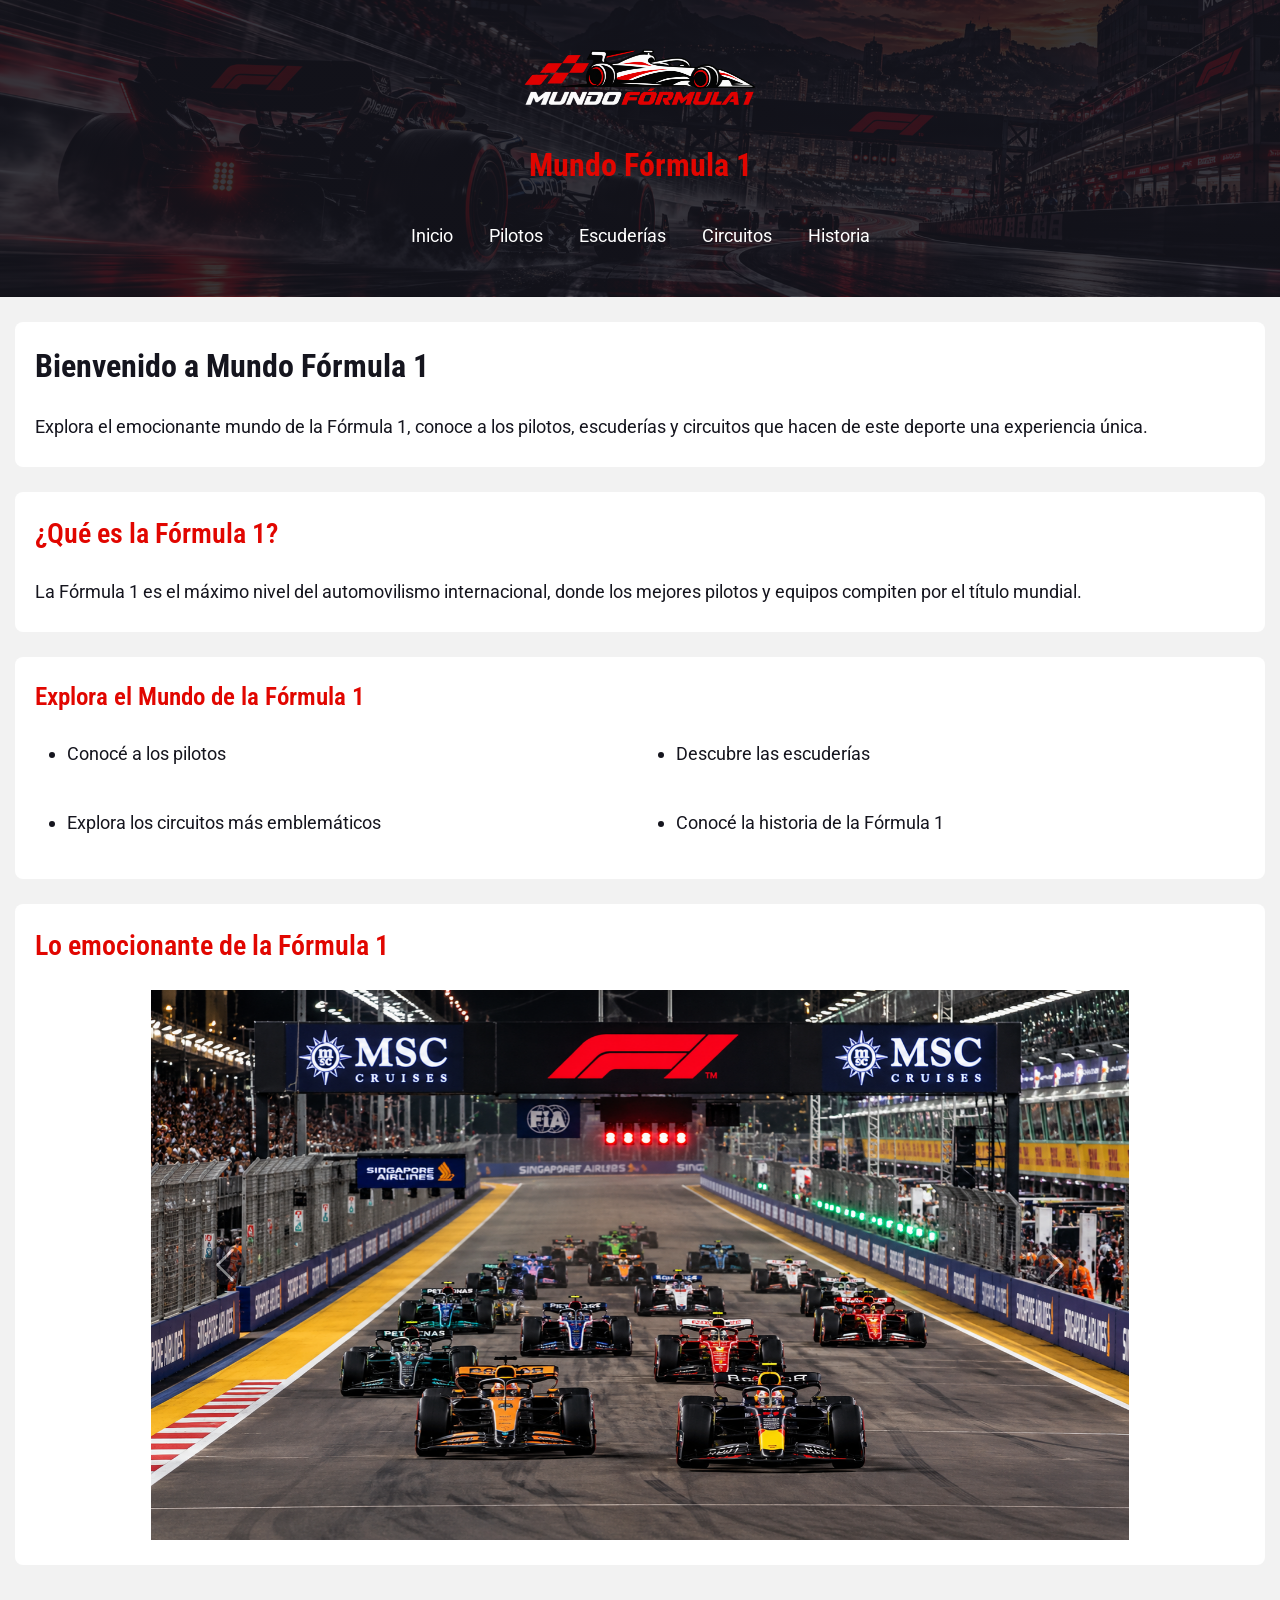
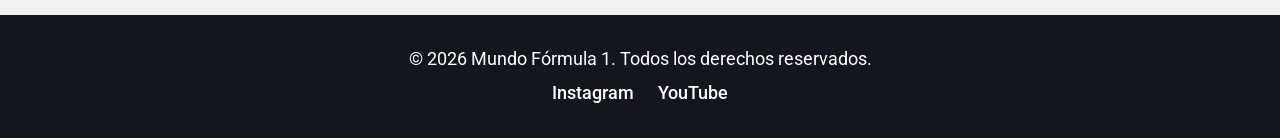
==== commit 3753ada9: "SEO on-page y accesibilidad" ====
--- a/index.html
+++ b/index.html
@@ -3,17 +3,17 @@
 <head>
     <meta charset="UTF-8">
     <meta name="viewport" content="width=device-width, initial-scale=1.0">
-    <title>Mundo Fórmula 1</title>
-    <link href="https://cdn.jsdelivr.net/npm/bootstrap@5.3.8/dist/css/bootstrap.min.css" rel="stylesheet">
+    <title>Fórmula 1: Pilotos, Escuderías, Circuitos e Historia | Mundo Fórmula 1</title>
+    <meta name="description" content="Explorá el mundo de la Fórmula 1: conocé a sus pilotos, escuderías, circuitos emblemáticos y los momentos más importantes de su historia.">
     <link rel="stylesheet" href="https://cdnjs.cloudflare.com/ajax/libs/animate.css/4.1.1/animate.min.css">
+    <link href="https://cdn.jsdelivr.net/npm/bootstrap@5.3.3/dist/css/bootstrap.min.css" rel="stylesheet">
     <link rel="stylesheet" href="styles/styles.css">
 </head>
 <body>
     <header>
         
-        <img class="logo" src="imgF1/logos.png.png" alt="Logo de Mundo Fórmula 1" width="100" height="100">
-        <h1 class="nombre-sitio">Mundo Fórmula 1</h1>
-        
+        <img class="logo" src="imgF1/logo-mundo-formula-1.png" alt="Logo de Mundo Fórmula 1" width="100" height="100">
+        <p class="nombre-sitio">Mundo Fórmula 1</p>        
         <nav class = "navbar navbar-expand-lg navbar-dark">
             <button class="navbar-toggler" type="button"
                 data-bs-toggle="collapse"
@@ -83,33 +83,32 @@
        
         </section>
 
-        <section class="galeria">
+    <section class="galeria">
           
-            <h2>Lo emocionante de la Fórmula 1</h2>
-            <div id = "carouselF1" class = "carousel slide">
+        <h2>Lo emocionante de la Fórmula 1</h2>
+        <div id="carouselF1" class="carousel slide">
 
-                <div class = "carousel-inner">
-                    <div class="carousel-item active">
-                        <img src="imgF1/largada.jpg" class="d-block w-100" alt="Largada de Fórmula 1">
-                    </div>
-                    <div class="carousel-item">
-                        <img src="imgF1/circuits.png" class="d-block w-100" alt="Circuito de Fórmula 1">
-                    </div>
+            <div class="carousel-inner">
+                <div class="carousel-item active">
+                    <img src="imgF1/largada-formula-1.jpg" class="d-block w-100" alt="Monoplazas de Fórmula 1 alineados en la parrilla de salida de una carrera">
                 </div>
-                <button class="carousel-control-prev" type="button" data-bs-target="#carouselF1" data-bs-slide="prev">
-                    <span class="carousel-control-prev-icon"></span>
-                </button>
 
-                <button class="carousel-control-next" type="button" data-bs-target="#carouselF1" data-bs-slide="next">
-                    <span class="carousel-control-next-icon"></span>
-                </button>
+                <div class="carousel-item">
+                    <img src="imgF1/circuito-formula-1.png" class="d-block w-100" alt="Circuito de Fórmula 1 con sus diferentes curvas y rectas, mostrando la complejidad del trazado">
+                </div>
 
             </div>
 
-        
-        </section>
+            <button class="carousel-control-prev" type="button" data-bs-target="#carouselF1" data-bs-slide="prev" aria-label="Imagen anterior">
+                <span class="carousel-control-prev-icon"></span>
+            </button>
 
+            <button class="carousel-control-next" type="button" data-bs-target="#carouselF1" data-bs-slide="next" aria-label="Imagen siguiente">
+                <span class="carousel-control-next-icon"></span>
+            </button>
 
+        </div>
+    </section>
     </main>
 
     <footer>
@@ -124,7 +123,7 @@
 
     </footer>
 
-    <script src="https://cdn.jsdelivr.net/npm/bootstrap@5.3.8/dist/js/bootstrap.bundle.min.js"></script>
+    <script src="https://cdn.jsdelivr.net/npm/bootstrap@5.3.3/dist/js/bootstrap.bundle.min.js"></script>
 </body>
 
 </html>
--- a/styles/styles.css
+++ b/styles/styles.css
@@ -27,6 +27,7 @@
 * {
   margin: 0;
   padding: 0;
+  box-sizing: border-box;
 }
 
 body {
@@ -93,7 +94,7 @@
   flex-direction: column;
   gap: 20px;
   align-items: center;
-  background-image: linear-gradient(rgba(21, 21, 30, 0.65), rgba(21, 21, 30, 0.65)), url("../imgF1/fondo.png");
+  background-image: linear-gradient(rgba(21, 21, 30, 0.85), rgba(21, 21, 30, 0.85)), url("../imgF1/fondo.png");
   background-size: cover;
   background-position: center;
 }
@@ -136,7 +137,7 @@
   margin: 5px 0;
 }
 footer a {
-  color: #E10600;
+  color: #FFFFFF;
   text-decoration: none;
   font-weight: 500;
   margin: 0 10px;
@@ -240,6 +241,9 @@
     grid-template-columns: 1fr 1fr;
   }
 }
+.grid-escuderias h2 {
+  grid-column: 1/-1;
+}
 
 .grid-explora {
   display: grid;
@@ -279,6 +283,73 @@
 
 .seccion-explora h2 {
   font-size: 25px;
+}
+
+@keyframes aparecerTarjeta {
+  from {
+    opacity: 0;
+    transform: translateY(15px);
+  }
+  to {
+    opacity: 1;
+    transform: translateY(0);
+  }
+}
+.grid-pilotos .card {
+  animation: aparecerTarjeta 0.6s ease-out backwards;
+  transition: transform 0.3s ease;
+}
+.grid-pilotos .card:hover {
+  transform: translateY(-5px);
+}
+
+.grid-escuderias article {
+  transition: transform 0.3s ease;
+}
+.grid-escuderias article:hover {
+  transform: translateY(-5px);
+}
+
+.grid-circuitos {
+  display: grid;
+  grid-template-columns: 1fr;
+  gap: 20px;
+}
+.grid-circuitos h2 {
+  grid-column: 1/-1;
+}
+@media (min-width: 768px) {
+  .grid-circuitos {
+    grid-template-columns: repeat(2, minmax(0, 1fr));
+  }
+}
+
+.grid-circuitos article {
+  transition: transform 0.3s ease;
+}
+.grid-circuitos article:hover {
+  transform: translateY(-5px);
+}
+
+.grid-historia {
+  display: grid;
+  grid-template-columns: 1fr;
+  gap: 20px;
+}
+.grid-historia h2 {
+  grid-column: 1/-1;
+}
+@media (min-width: 768px) {
+  .grid-historia {
+    grid-template-columns: repeat(2, minmax(0, 1fr));
+  }
+}
+
+.grid-historia article {
+  transition: transform 0.3s ease;
+}
+.grid-historia article:hover {
+  transform: translateY(-5px);
 }
 
 .carousel {
